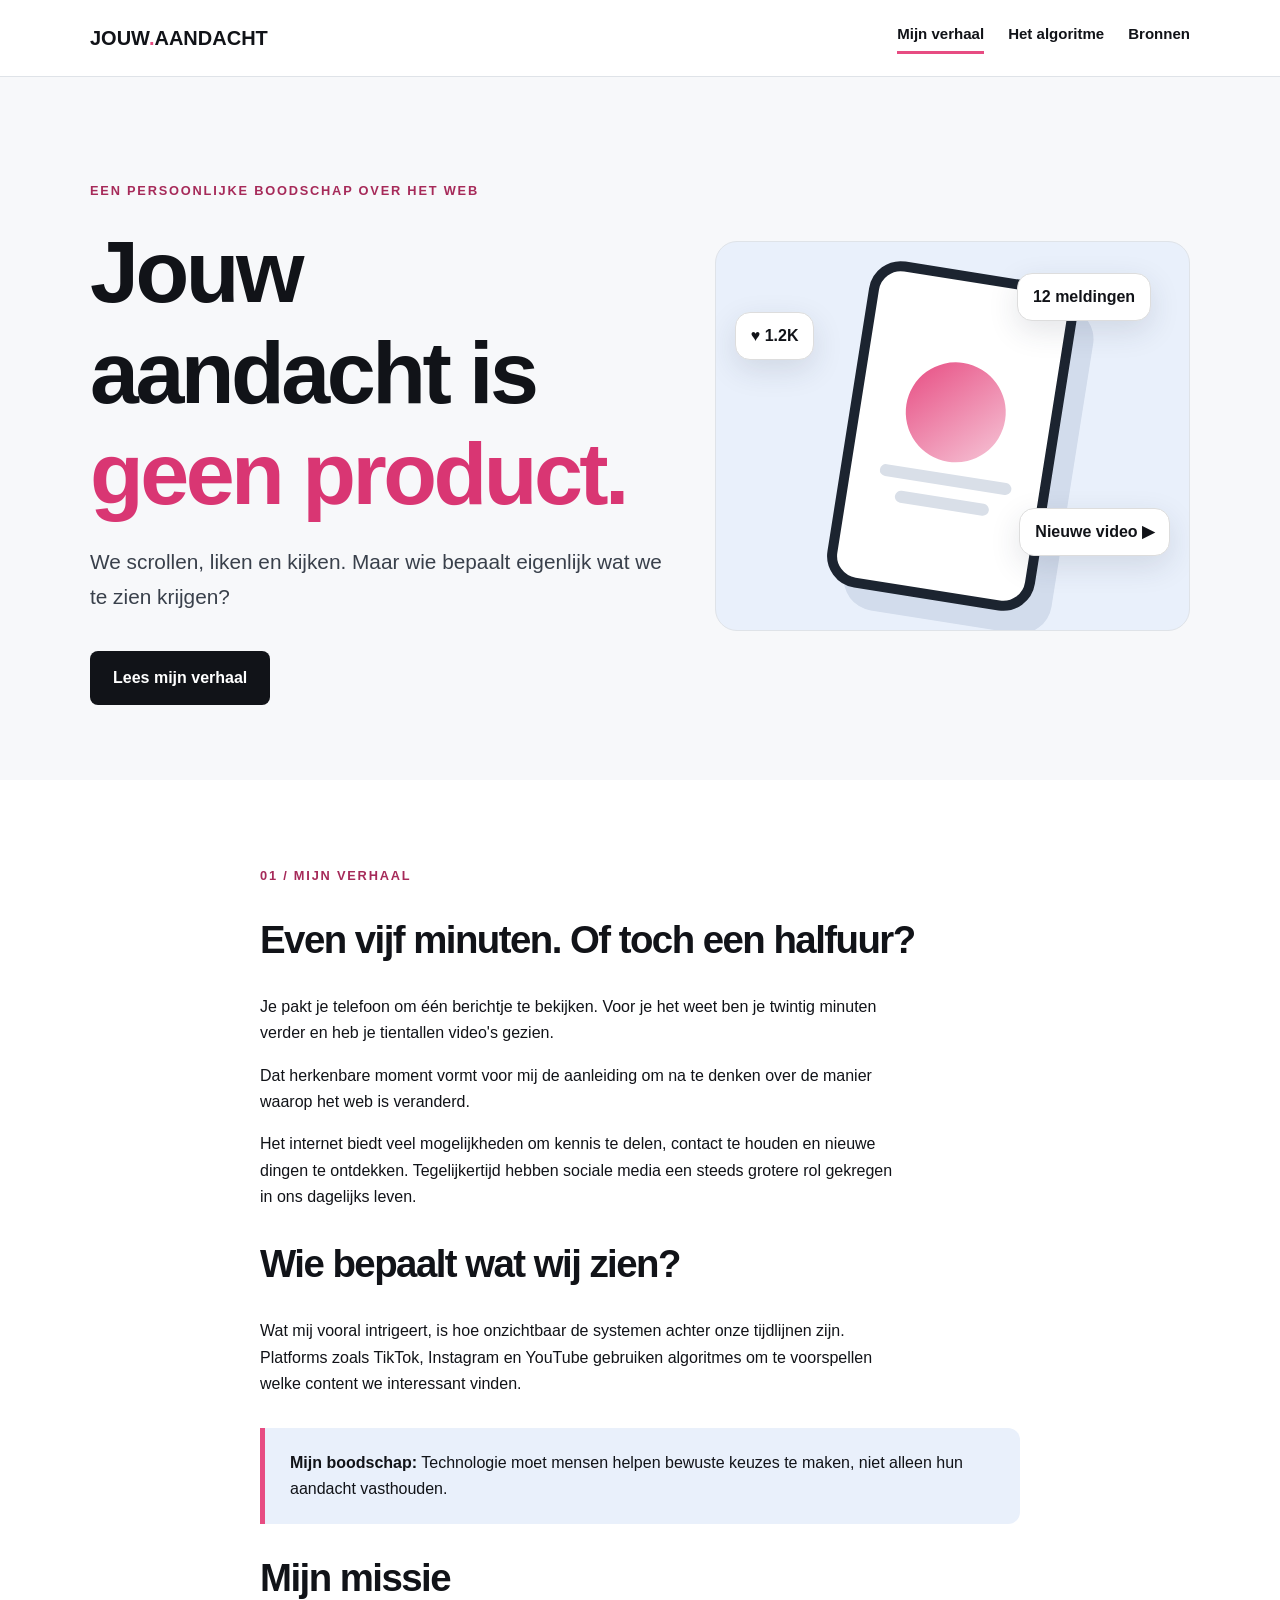
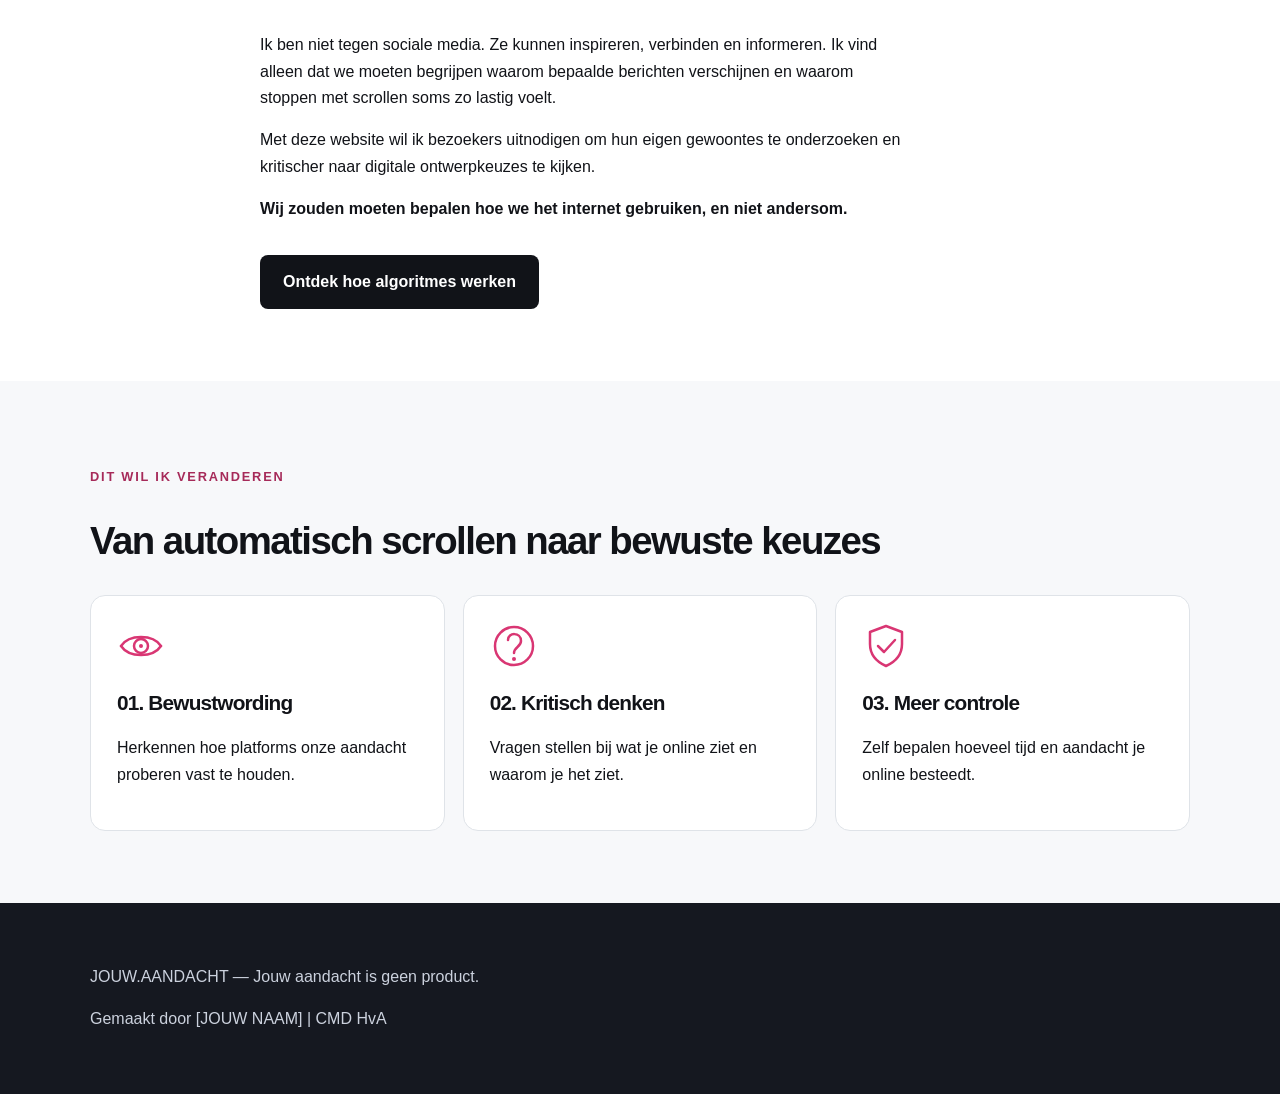
==== index.html @ a4eadf95 "Added files" ====
<!DOCTYPE html>
<html lang="nl">
<head>
  <meta charset="UTF-8">
  <meta name="viewport" content="width=device-width, initial-scale=1.0">
  <meta name="description" content="Jouw aandacht is geen product.">
  <title>Mijn verhaal | Jouw Aandacht</title>
  <link rel="stylesheet" href="style.css">
</head>
<body>

  <header class="site-header">
    <nav class="container nav" aria-label="Hoofdnavigatie">
      <a href="index.html" class="logo">JOUW<span>.</span>AANDACHT</a>

      <div class="nav-links">
        <a href="index.html" aria-current="page">Mijn verhaal</a>
        <a href="algoritme.html">Het algoritme</a>
        <a href="bronnen.html">Bronnen</a>
      </div>
    </nav>
  </header>

  <main>
    <section class="hero container">
      <div>
        <p class="eyebrow">Een persoonlijke boodschap over het web</p>
        <h1>Jouw aandacht is <span>geen product.</span></h1>
        <p class="lead">
          We scrollen, liken en kijken. Maar wie bepaalt
          eigenlijk wat we te zien krijgen?
        </p>
        <a href="#mijn-verhaal" class="button">Lees mijn verhaal</a>
      </div>

      <div class="hero-art" role="img"
           aria-label="Illustratie van een smartphone met meldingen">
        <div class="phone">
          <div class="screen-circle"></div>
          <div class="screen-line"></div>
          <div class="screen-line short"></div>
        </div>
        <div class="bubble one">♥ 1.2K</div>
        <div class="bubble two">Nieuwe video ▶</div>
        <div class="bubble three">12 meldingen</div>
      </div>
    </section>

    <section id="mijn-verhaal" class="section alt">
      <div class="container narrow">
        <p class="eyebrow">01 / Mijn verhaal</p>
        <h2>Even vijf minuten. Of toch een halfuur?</h2>

        <p>
          Je pakt je telefoon om één berichtje te bekijken.
          Voor je het weet ben je twintig minuten verder
          en heb je tientallen video's gezien.
        </p>

        <p>
          Dat herkenbare moment vormt voor mij de aanleiding
          om na te denken over de manier waarop het web
          is veranderd.
        </p>

        <p>
          Het internet biedt veel mogelijkheden om kennis
          te delen, contact te houden en nieuwe dingen
          te ontdekken. Tegelijkertijd hebben sociale media
          een steeds grotere rol gekregen in ons dagelijks leven.
        </p>

        <h2>Wie bepaalt wat wij zien?</h2>

        <p>
          Wat mij vooral intrigeert, is hoe onzichtbaar
          de systemen achter onze tijdlijnen zijn.
          Platforms zoals TikTok, Instagram en YouTube
          gebruiken algoritmes om te voorspellen welke
          content we interessant vinden.
        </p>

        <div class="callout">
          <strong>Mijn boodschap:</strong>
          Technologie moet mensen helpen bewuste keuzes
          te maken, niet alleen hun aandacht vasthouden.
        </div>

        <h2>Mijn missie</h2>

        <p>
          Ik ben niet tegen sociale media. Ze kunnen
          inspireren, verbinden en informeren.
          Ik vind alleen dat we moeten begrijpen waarom
          bepaalde berichten verschijnen en waarom
          stoppen met scrollen soms zo lastig voelt.
        </p>

        <p>
          Met deze website wil ik bezoekers uitnodigen
          om hun eigen gewoontes te onderzoeken en
          kritischer naar digitale ontwerpkeuzes te kijken.
        </p>

        <p>
          <strong>
            Wij zouden moeten bepalen hoe we het internet
            gebruiken, en niet andersom.
          </strong>
        </p>

        <a href="algoritme.html" class="button">
          Ontdek hoe algoritmes werken
        </a>
      </div>
    </section>

    <section class="section">
      <div class="container">
        <p class="eyebrow">Dit wil ik veranderen</p>
        <h2>Van automatisch scrollen naar bewuste keuzes</h2>

        
<div class="cards">

  
  <article class="card">
    <svg
      width="48"
      height="48"
      viewBox="0 0 48 48"
      fill="none"
      xmlns="http://www.w3.org/2000/svg"
      aria-hidden="true">

      <path
        d="M4 24 C12 12, 36 12, 44 24 C36 36, 12 36, 4 24Z"
        stroke="currentColor"
        stroke-width="2.5"
      />

      <circle
        cx="24"
        cy="24"
        r="7"
        stroke="currentColor"
        stroke-width="2.5"
      />

      <circle
        cx="24"
        cy="24"
        r="2"
        fill="currentColor"
      />
    </svg>

    <h3>01. Bewustwording</h3>
    <p>
      Herkennen hoe platforms onze aandacht
      proberen vast te houden.
    </p>
  </article>

  
  <article class="card">
    <svg
      width="48"
      height="48"
      viewBox="0 0 48 48"
      fill="none"
      xmlns="http://www.w3.org/2000/svg"
      aria-hidden="true">

      <circle
        cx="24"
        cy="24"
        r="19"
        stroke="currentColor"
        stroke-width="2.5"
      />

      <path
        d="M18 18 C18 10, 31 10, 31 19
           C31 25, 24 25, 24 31"
        stroke="currentColor"
        stroke-width="2.5"
        stroke-linecap="round"
      />

      <circle
        cx="24"
        cy="37"
        r="2"
        fill="currentColor"
      />
    </svg>

    <h3>02. Kritisch denken</h3>
    <p>
      Vragen stellen bij wat je online ziet
      en waarom je het ziet.
    </p>
  </article>

 
  <article class="card">
    <svg
      width="48"
      height="48"
      viewBox="0 0 48 48"
      fill="none"
      xmlns="http://www.w3.org/2000/svg"
      aria-hidden="true">

      <path
        d="M24 4 L40 10 V22
           C40 33, 33 40, 24 44
           C15 40, 8 33, 8 22 V10Z"
        stroke="currentColor"
        stroke-width="2.5"
        stroke-linejoin="round"
      />

      <path
        d="M16 24 L22 30 L33 18"
        stroke="currentColor"
        stroke-width="2.5"
        stroke-linecap="round"
        stroke-linejoin="round"
      />
    </svg>

    <h3>03. Meer controle</h3>
    <p>
      Zelf bepalen hoeveel tijd en aandacht
      je online besteedt.
    </p>
  </article>

</div>

      </div>
    </section>
  </main>

  <footer class="footer">
    <div class="container">
      <p>JOUW.AANDACHT — Jouw aandacht is geen product.</p>
      <p>Gemaakt door [JOUW NAAM] | CMD HvA</p>
    </div>
  </footer>

</body>
</html>
---- style.css ----
:root {
  --ink: #111318;
  --muted: #626a75;
  --paper: #f7f8fa;
  --white: #ffffff;
  --line: #dfe3e8;
  --accent: #e74c82;
  --blue: #e9f0fb;
}

* {
  box-sizing: border-box;
}

html {
  scroll-behavior: smooth;
}

body {
  margin: 0;
  background: var(--paper);
  color: var(--ink);
  font-family: Arial, sans-serif;
  line-height: 1.65;
}

h1, h2, h3 {
  line-height: 1.15;
  letter-spacing: -0.04em;
}

h1 {
  font-size: clamp(2.8rem, 7vw, 5.5rem);
  margin: 20px 0;
}

h2 {
  font-size: clamp(1.8rem, 3vw, 2.7rem);
}

h3 {
  font-size: 1.3rem;
}

p {
  max-width: 72ch;
}

a {
  color: inherit;
}

a:hover {
  color: #b6245b;
}

.container {
  width: min(1100px, calc(100% - 40px));
  margin: 0 auto;
}

.narrow {
  max-width: 760px;
}

/* Navigatie */

.site-header {
  background: var(--white);
  border-bottom: 1px solid var(--line);
}

.nav {
  min-height: 76px;
  display: flex;
  align-items: center;
  justify-content: space-between;
  gap: 20px;
}

.logo {
  font-size: 1.25rem;
  font-weight: bold;
  text-decoration: none;
}

.logo span {
  color: var(--accent);
}

.nav-links {
  display: flex;
  gap: 24px;
}

.nav-links a {
  text-decoration: none;
  font-weight: bold;
  font-size: 0.94rem;
}

.nav-links a[aria-current="page"] {
  border-bottom: 3px solid var(--accent);
  padding-bottom: 5px;
}

/* Homepage */

.hero {
  display: grid;
  grid-template-columns: 1.1fr 0.9fr;
  align-items: center;
  gap: 44px;
  padding: 90px 0 75px;
}

.hero h1 span {
  color: #d93673;
}

.eyebrow {
  text-transform: uppercase;
  letter-spacing: 0.14em;
  font-size: 0.8rem;
  font-weight: bold;
  color: #a62a59;
}

.lead {
  font-size: 1.3rem;
  color: #39404b;
}

.button {
  display: inline-block;
  background: var(--ink);
  color: white;
  border-radius: 8px;
  padding: 14px 23px;
  text-decoration: none;
  font-weight: bold;
  margin-top: 16px;
}

.button:hover {
  background: #a62a59;
  color: white;
}

/* Smartphone illustratie */

.hero-art {
  position: relative;
  min-height: 390px;
  background: var(--blue);
  border: 1px solid var(--line);
  border-radius: 22px;
  display: grid;
  place-items: center;
  overflow: hidden;
}

.phone {
  width: 210px;
  height: 330px;
  border: 10px solid #1c2430;
  border-radius: 32px;
  background: white;
  transform: rotate(9deg);
  box-shadow: 20px 20px 0 #d2dcec;
  display: flex;
  flex-direction: column;
  align-items: center;
  justify-content: center;
  gap: 12px;
}

.screen-circle {
  width: 100px;
  height: 100px;
  border-radius: 50%;
  background: linear-gradient(135deg, #e74c82, #f6c7d8);
}

.screen-line {
  height: 12px;
  width: 70%;
  background: #d9dfe8;
  border-radius: 9px;
}

.screen-line.short {
  width: 50%;
}

.bubble {
  position: absolute;
  background: white;
  border: 1px solid #ddd;
  border-radius: 15px;
  padding: 10px 15px;
  font-weight: bold;
  box-shadow: 0 10px 30px #25334b20;
}

.bubble.one {
  top: 18%;
  left: 4%;
}

.bubble.two {
  bottom: 19%;
  right: 4%;
}

.bubble.three {
  top: 8%;
  right: 8%;
}

/* Content */

.section {
  padding: 72px 0;
}

.section.alt {
  background: white;
}

.callout {
  background: var(--blue);
  border-left: 5px solid var(--accent);
  padding: 22px 25px;
  border-radius: 0 12px 12px 0;
  margin: 30px 0;
}

.cards {
  display: grid;
  grid-template-columns: repeat(3, 1fr);
  gap: 18px;
  margin-top: 28px;
}

.card {
  background: white;
  border: 1px solid var(--line);
  border-radius: 15px;
  padding: 26px;
}

/* Informatieve pagina's */

.article {
  padding: 65px 0 90px;
}

.article h1 {
  font-size: clamp(2.5rem, 5vw, 4.8rem);
}

.article h2 {
  margin-top: 45px;
}

.article p,
.article li {
  font-size: 1.07rem;
}

.article ul,
.article ol {
  padding-left: 24px;
}

.source-list {
  list-style: none;
  padding: 0 !important;
}

.source-list li {
  padding: 23px 0;
  border-bottom: 1px solid var(--line);
  overflow-wrap: anywhere;
}

.source-list a {
  color: #9b2253;
}

/* Footer */

.footer {
  background: #151820;
  color: white;
  padding: 45px 0;
}

.footer p {
  color: #cbd1dd;
}

/* Mobiele schermen */

@media (max-width: 750px) {
  .nav {
    flex-direction: column;
    align-items: flex-start;
    padding: 15px 0;
  }

  .nav-links {
    flex-wrap: wrap;
    gap: 15px;
  }

  .hero {
    grid-template-columns: 1fr;
    padding: 45px 0;
  }

  .hero-art {
    min-height: 350px;
  }

  .cards {
    grid-template-columns: 1fr;
  }

  .section {
    padding: 45px 0;
  }

  .article {
    padding: 40px 0 60px;
  }
}

@media (prefers-reduced-motion: reduce) {
  html {
    scroll-behavior: auto;
  }
}


/* SVG-iconen op de homepage */

.card svg {
  width: 48px;
  height: 48px;
  color: #d93673;
  margin-bottom: 15px;
  display: block;
}

.card:hover svg {
  color: #a62a59;
}
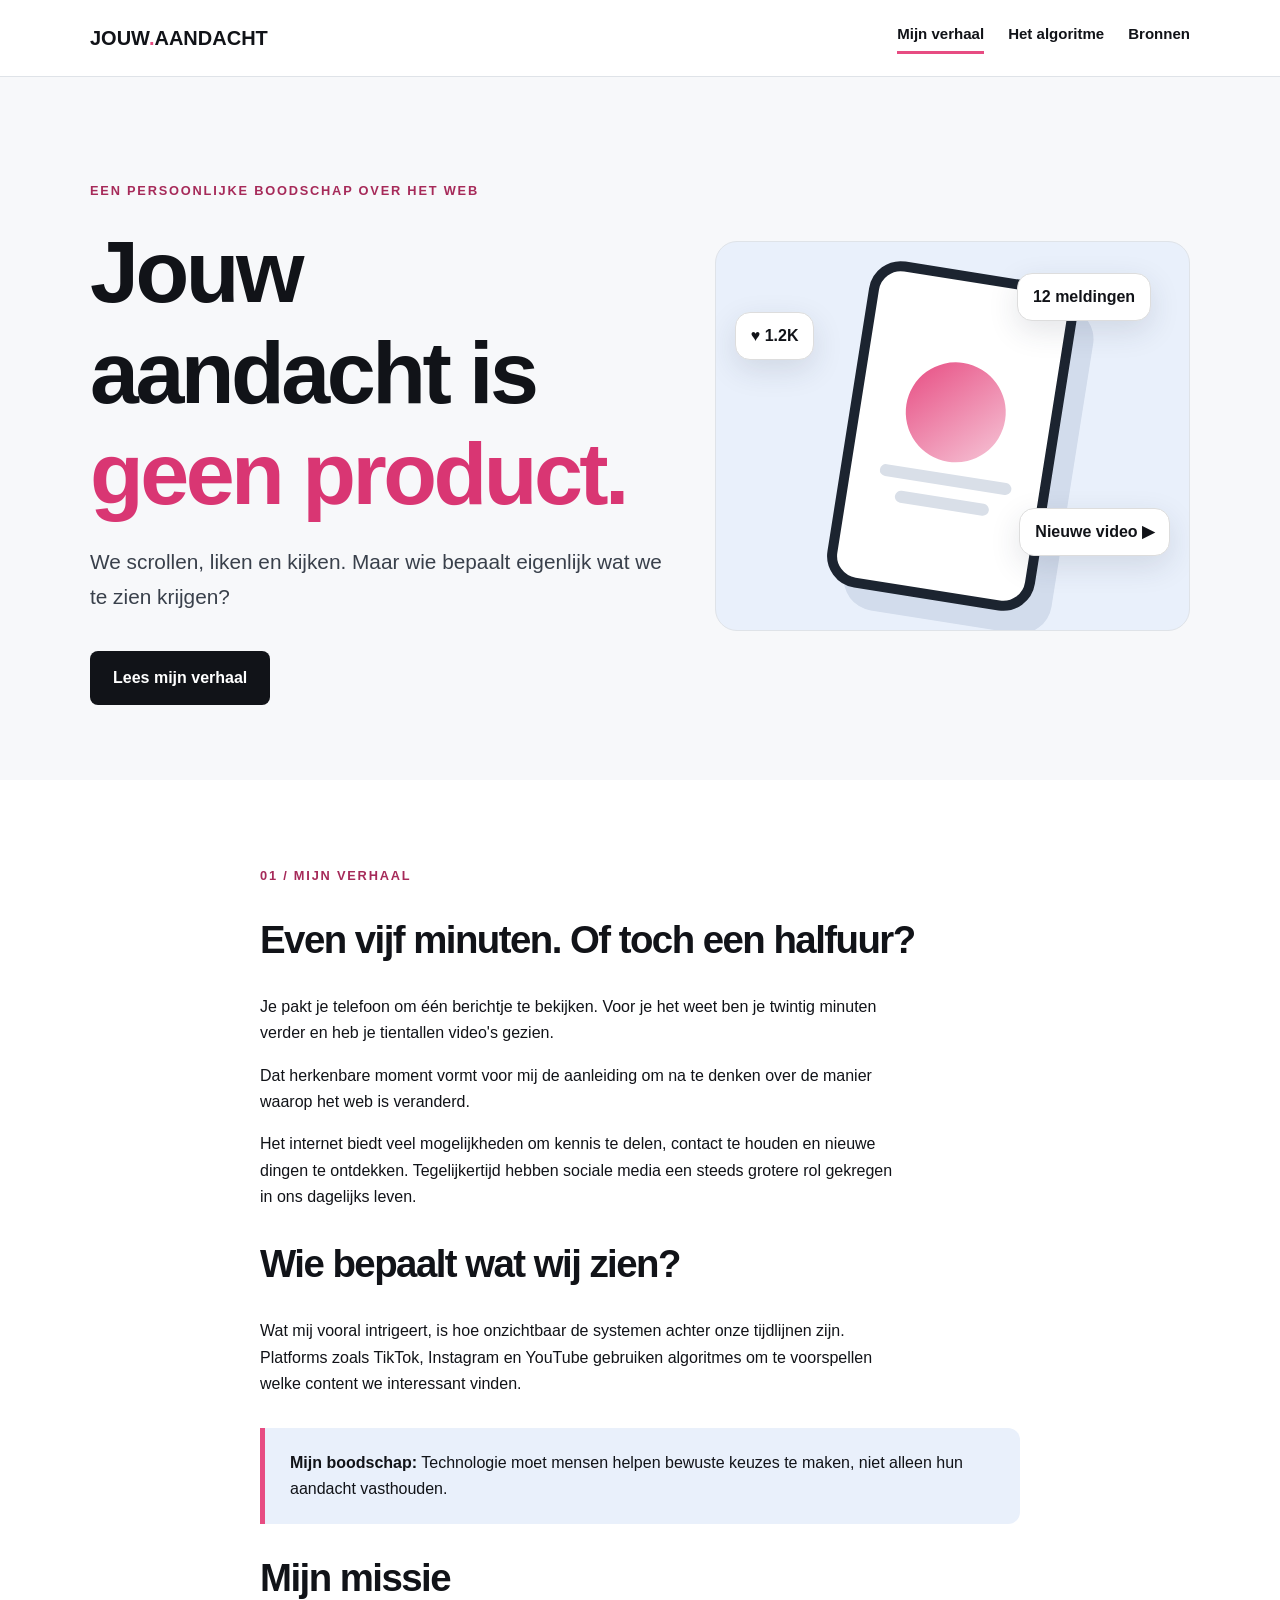
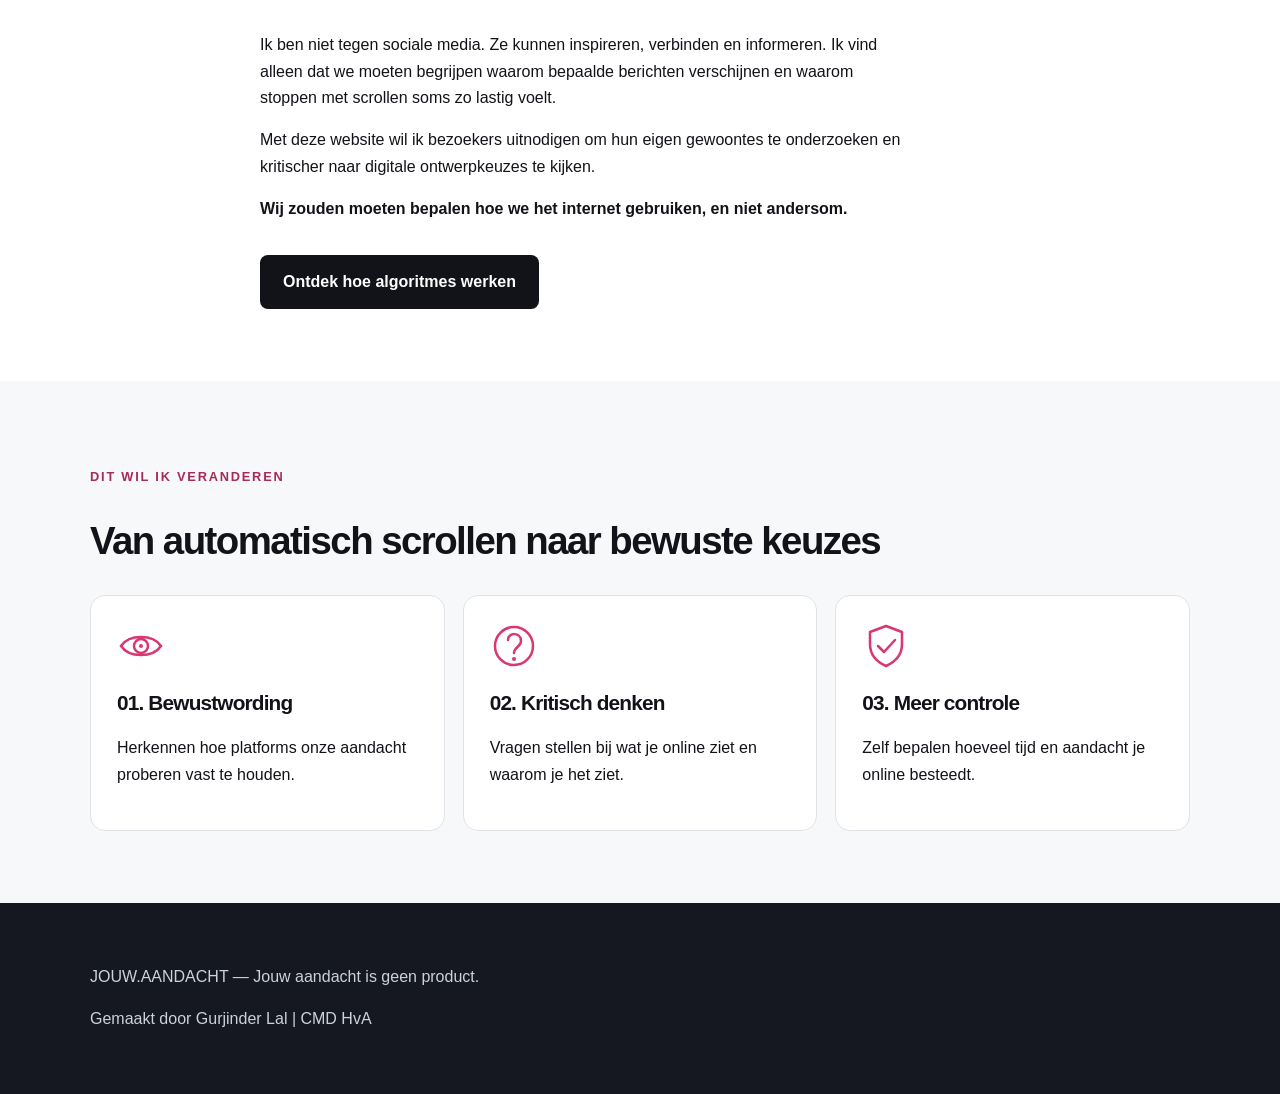
==== commit fe16fb05: "Update index.html" ====
--- a/index.html
+++ b/index.html
@@ -248,7 +248,7 @@
   <footer class="footer">
     <div class="container">
       <p>JOUW.AANDACHT — Jouw aandacht is geen product.</p>
-      <p>Gemaakt door [JOUW NAAM] | CMD HvA</p>
+      <p>Gemaakt door Gurjinder Lal | CMD HvA</p>
     </div>
   </footer>
 
